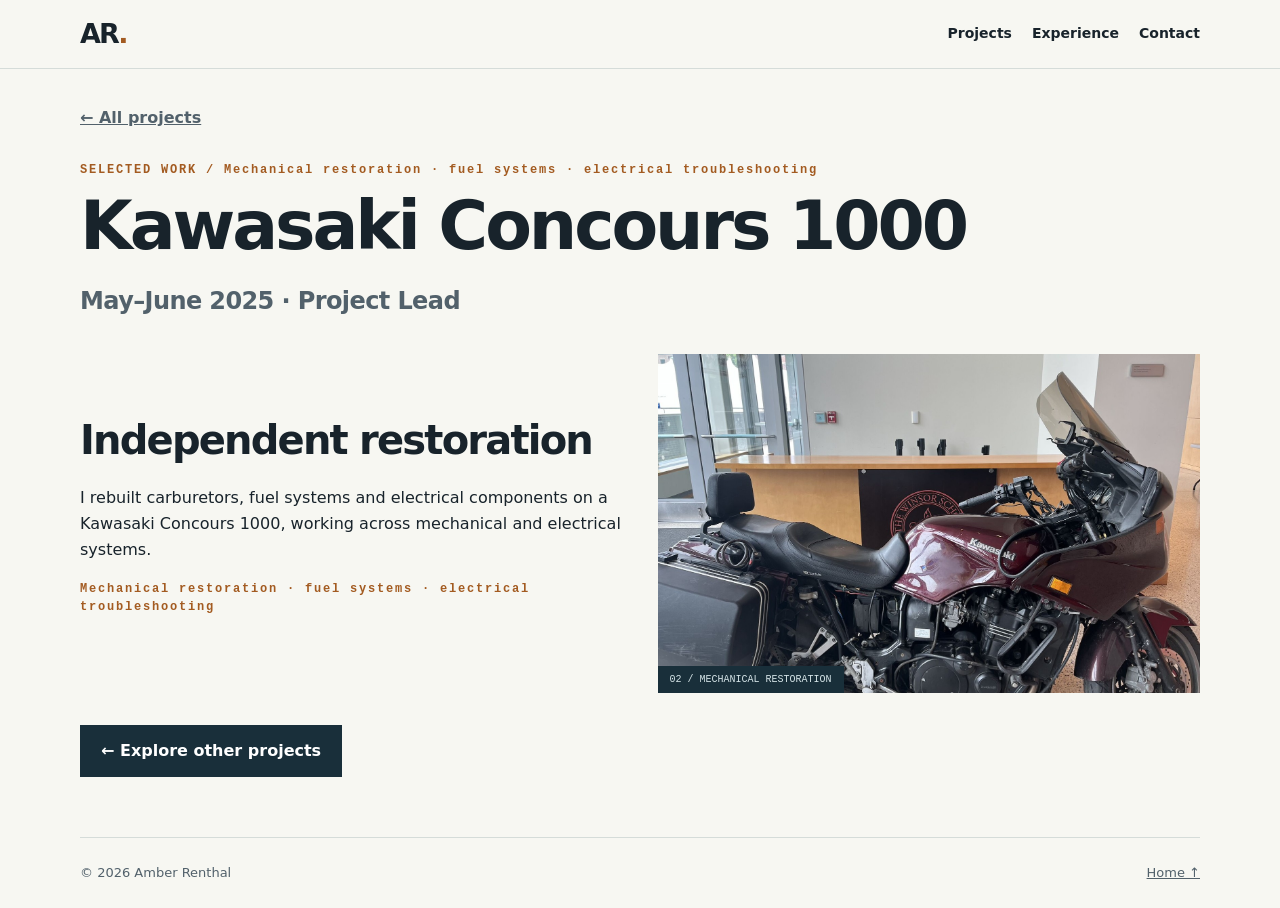
==== kawasaki.html @ 537cf278 "Add files via upload" ====
<!doctype html><html lang="en"><head><meta charset="utf-8"><meta name="viewport" content="width=device-width,initial-scale=1"><title>Kawasaki Concours 1000 | Amber Renthal</title><link rel="stylesheet" href="style.css"></head><body><a class="skip" href="#main">Skip to content</a><header><nav class="wrap" aria-label="Main navigation"><a class="brand" href="index.html">AR<span>.</span></a><div class="detail-nav"><a href="index.html#projects">Projects</a><a href="index.html#experience">Experience</a><a href="index.html#contact">Contact</a></div></nav></header><main id="main" class="wrap case"><a class="back" href="index.html#projects">← All projects</a><p class="eyebrow">SELECTED WORK / Mechanical restoration · fuel systems · electrical troubleshooting</p><h1>Kawasaki Concours 1000</h1><p class="lead muted">May–June 2025 · Project Lead</p><div class="case-intro"><div><h2>Independent restoration</h2><p>I rebuilt carburetors, fuel systems and electrical components on a Kawasaki Concours 1000, working across mechanical and electrical systems.</p><p class="tag">Mechanical restoration · fuel systems · electrical troubleshooting</p></div><figure class="project-photo"><img alt="My burgundy Kawasaki Concours 1000 motorcycle" height="1056" loading="lazy" src="motorcycle.jpg" width="1428"/><figcaption>02 / MECHANICAL RESTORATION</figcaption></figure></div><div class="case-end"><a class="btn" href="index.html#projects">← Explore other projects</a></div></main><footer class="wrap"><span>© 2026 Amber Renthal</span><a href="index.html">Home ↑</a></footer></body></html>
---- style.css ----
:root{--ink:#18232b;--muted:#52616b;--paper:#f7f7f2;--accent:#a35b21;--line:#d5dcd9;--dark:#192f3a}*{box-sizing:border-box}html{scroll-behavior:smooth;scroll-padding-top:90px}body{margin:0;background:var(--paper);color:var(--ink);font:16px/1.65 system-ui,-apple-system,sans-serif}a{color:inherit}a:focus-visible,button:focus-visible,summary:focus-visible{outline:3px solid var(--accent);outline-offset:5px}.wrap{width:min(1120px,calc(100% - 48px));margin:auto}header{position:sticky;top:0;background:var(--paper);border-bottom:1px solid var(--line);z-index:5}nav{display:flex;align-items:center;justify-content:space-between;min-height:68px}.brand{font-size:27px;font-weight:850;text-decoration:none;letter-spacing:-2px}.brand span,h1 span,h2 span{color:var(--accent)}#links{display:flex;gap:25px}#links a{text-decoration:none;font-size:14px;font-weight:600}#links a:hover{color:var(--accent)}#menu{display:none}.hero{min-height:590px;display:grid;grid-template-columns:1.05fr 1fr;gap:50px;align-items:center;padding-block:70px}.eyebrow,.tag{font:600 12px/1.5 ui-monospace,Consolas,monospace;letter-spacing:1.8px;color:var(--accent)}h1,h2,h3,p{margin-top:0}h1{font-size:clamp(60px,9vw,115px);line-height:.91;letter-spacing:-.075em;margin:25px 0}h2{font-size:clamp(32px,5vw,52px);line-height:1.05;letter-spacing:-.045em;margin-bottom:24px}h3{font-size:21px;line-height:1.2}.lead{font-size:24px;font-weight:650;letter-spacing:-.6px;margin-bottom:8px}.intro,.muted{color:var(--muted)}.intro{max-width:460px}.actions{display:flex;flex-wrap:wrap;gap:12px;margin-top:28px}.btn{display:inline-block;background:var(--dark);color:white;padding:12px 20px;text-decoration:none;font-weight:650;border:1px solid var(--dark)}.secondary{background:transparent;color:var(--dark)}.btn:hover{background:var(--accent);border-color:var(--accent);color:white}.drawing,.project-art{background-color:var(--dark);background-image:linear-gradient(#ffffff0a 1px,transparent 1px),linear-gradient(90deg,#ffffff0a 1px,transparent 1px);background-size:24px 24px;color:#c2d7db}.drawing{padding:20px;border:1px solid #36515a}.drawing svg{width:100%;display:block}.drawing-label{display:flex;justify-content:space-between;border-top:1px solid #ffffff30;padding-top:12px;font:11px monospace;letter-spacing:1px}.section{padding-block:68px;border-top:1px solid var(--line)}.split{display:grid;grid-template-columns:1fr 1fr;gap:50px}.large{font-size:24px;font-weight:550;line-height:1.45}.projects{display:grid;grid-template-columns:repeat(3,1fr);gap:18px;margin-top:28px}.projects article,.skillgrid>div{border:1px solid var(--line);background:white}.project-art{position:relative;aspect-ratio:1.6;display:grid;place-items:center}.project-art svg{width:85%;height:80%}.project-art span{position:absolute;bottom:10px;left:13px;font:10px monospace}.project-copy{padding:22px}.project-copy p{font-size:14px}.project-copy .tag{font-size:10px;letter-spacing:1px}details{border-top:1px solid var(--line);padding-top:10px}summary{cursor:pointer;font-weight:650;font-size:14px}details p{margin:12px 0}.timeline{border-left:2px solid var(--line);padding-left:26px;display:grid;gap:24px}.timeline>div{position:relative}.timeline>div:before{content:'';position:absolute;left:-32px;top:5px;width:10px;height:10px;background:var(--accent);border-radius:50%}.timeline h3{margin-bottom:4px}.skillgrid{display:grid;grid-template-columns:repeat(4,1fr);gap:14px}.skillgrid>div{padding:20px}.skillgrid p{color:var(--muted);font-size:14px;margin-bottom:0}footer{display:flex;justify-content:space-between;border-top:1px solid var(--line);padding-block:24px;font-size:13px;color:var(--muted)}.skip{position:absolute;left:-9999px}.skip:focus{left:10px;top:10px;background:white;z-index:20;padding:10px}@media(max-width:800px){.hero{grid-template-columns:1fr;gap:30px;min-height:0}.drawing{max-width:500px}.projects{grid-template-columns:1fr 1fr}.skillgrid{grid-template-columns:1fr 1fr}#menu{display:block;background:none;border:1px solid var(--line);padding:8px 12px;color:var(--ink)}#links{display:none;position:absolute;top:68px;left:0;right:0;background:var(--paper);padding:20px 24px;border-bottom:1px solid var(--line);flex-direction:column}#links.open{display:flex}}@media(max-width:520px){.wrap{width:calc(100% - 32px)}.hero,.section{padding-block:45px}.projects,.split,.skillgrid{grid-template-columns:1fr;gap:16px}.drawing-label{font-size:9px}}@media(prefers-reduced-motion:reduce){html{scroll-behavior:auto}}

#links{gap:18px}.project-art img{width:100%;height:100%;object-fit:cover}.skillgrid{grid-template-columns:repeat(auto-fit,minmax(180px,1fr))}@media(max-width:520px){.skillgrid{grid-template-columns:1fr}}

/* Compact introduction and work-first layout */
.hero{min-height:0;grid-template-columns:minmax(0,1fr) 220px;gap:40px;padding-block:34px;align-items:center}.hero h1{font-size:clamp(32px,4.2vw,50px);line-height:1.1;letter-spacing:-.045em;margin:8px 0 12px}.hero .eyebrow{margin-bottom:0}.hero .lead{font-size:20px}.hero .intro{max-width:650px;margin-bottom:0}.hero .actions{margin-top:18px}.portrait{margin:0;justify-self:end;width:200px;max-width:100%;padding:5px;border:1px solid var(--line);background:white}.portrait img{display:block;width:100%;height:auto;aspect-ratio:1;object-fit:cover}.section{padding-block:48px}#projects h2,#experience h2{font-size:clamp(36px,5vw,56px)}.projects{grid-template-columns:repeat(2,minmax(0,1fr));gap:22px}.project-photo{margin:0;background:var(--dark);position:relative;aspect-ratio:1.6;overflow:hidden}.project-photo img{display:block;width:100%;height:100%;object-fit:cover;object-position:center 58%}.project-photo figcaption{position:absolute;bottom:0;left:0;background:var(--dark);color:#d5e4e7;padding:8px 12px;font:10px monospace}.project-copy h3{font-size:24px}.timeline{gap:20px}.timeline>div>p:last-child{margin-bottom:0}@media(max-width:800px){.hero{grid-template-columns:minmax(0,1fr) 150px;gap:20px}.portrait{width:150px}}@media(max-width:520px){.hero{grid-template-columns:1fr;gap:18px;padding-block:26px}.portrait{grid-row:1;justify-self:start;width:116px}.projects{grid-template-columns:1fr}.section{padding-block:36px}.hero .actions{margin-top:16px}}

/* Dedicated project pages */
.project-cover,.project-title{display:block;text-decoration:none}.project-title:hover,.project-link:hover{color:var(--accent)}.project-link{display:inline-block;border-top:1px solid var(--line);padding-top:12px;font-weight:700;text-decoration:none;color:var(--dark);width:100%}.featured{grid-column:1/-1;display:grid;grid-template-columns:1fr 1fr;align-items:center}.featured .project-photo{aspect-ratio:1.65}.featured .project-copy{padding:32px}.featured h3{font-size:clamp(25px,4vw,38px)}.detail-nav{display:flex;gap:20px;font-size:14px;font-weight:650}.detail-nav a{text-decoration:none}.case{padding-block:36px 60px}.case h1{font-size:clamp(36px,6vw,68px);line-height:1.04;letter-spacing:-.045em;margin:12px 0 20px}.case .back{display:inline-block;margin-bottom:30px;font-weight:650;color:var(--muted)}.case-intro{display:grid;grid-template-columns:1fr 1fr;gap:35px;align-items:center;margin:32px 0}.case-intro h2,.case-section h2{font-size:clamp(27px,4vw,40px)}.case-image{margin:0;background:white;border:1px solid var(--line);padding:10px}.case-image img{display:block;width:100%;height:auto}.case-image figcaption,.gallery figcaption{font-size:13px;color:var(--muted);padding:8px}.metrics{display:grid;grid-template-columns:repeat(4,1fr);gap:12px;margin:28px 0}.metrics>div{background:var(--dark);color:white;padding:20px}.metrics strong{display:block;font-size:34px;line-height:1.2}.metrics span{font-size:13px;color:#d7e4e7}.case-section{padding:36px 0;border-top:1px solid var(--line)}.gallery{display:grid;grid-template-columns:repeat(3,minmax(0,1fr));gap:16px}.gallery figure{margin:0;background:white;border:1px solid var(--line)}.gallery img{display:block;width:100%;height:260px;object-fit:contain;background:#e9ecea}.gallery a{display:block}.table-scroll{overflow-x:auto}table{width:100%;border-collapse:collapse;background:white;margin:15px 0}th,td{padding:12px;text-align:left;border-bottom:1px solid var(--line)}thead{background:var(--dark);color:white}tbody th{font-weight:600}.bar-track{display:inline-block;width:85px;height:9px;background:#e1e6e4;margin-right:10px}.bar-track span{display:block;height:100%;background:var(--accent)}.doclinks{display:flex;gap:10px;flex-wrap:wrap}.case-end{margin-top:25px}@media(max-width:700px){.featured,.case-intro{grid-template-columns:1fr}.metrics,.gallery{grid-template-columns:repeat(2,minmax(0,1fr))}.gallery img{height:180px}.detail-nav{gap:10px;font-size:12px}}@media(max-width:400px){.gallery{grid-template-columns:1fr}.metrics strong{font-size:26px}}
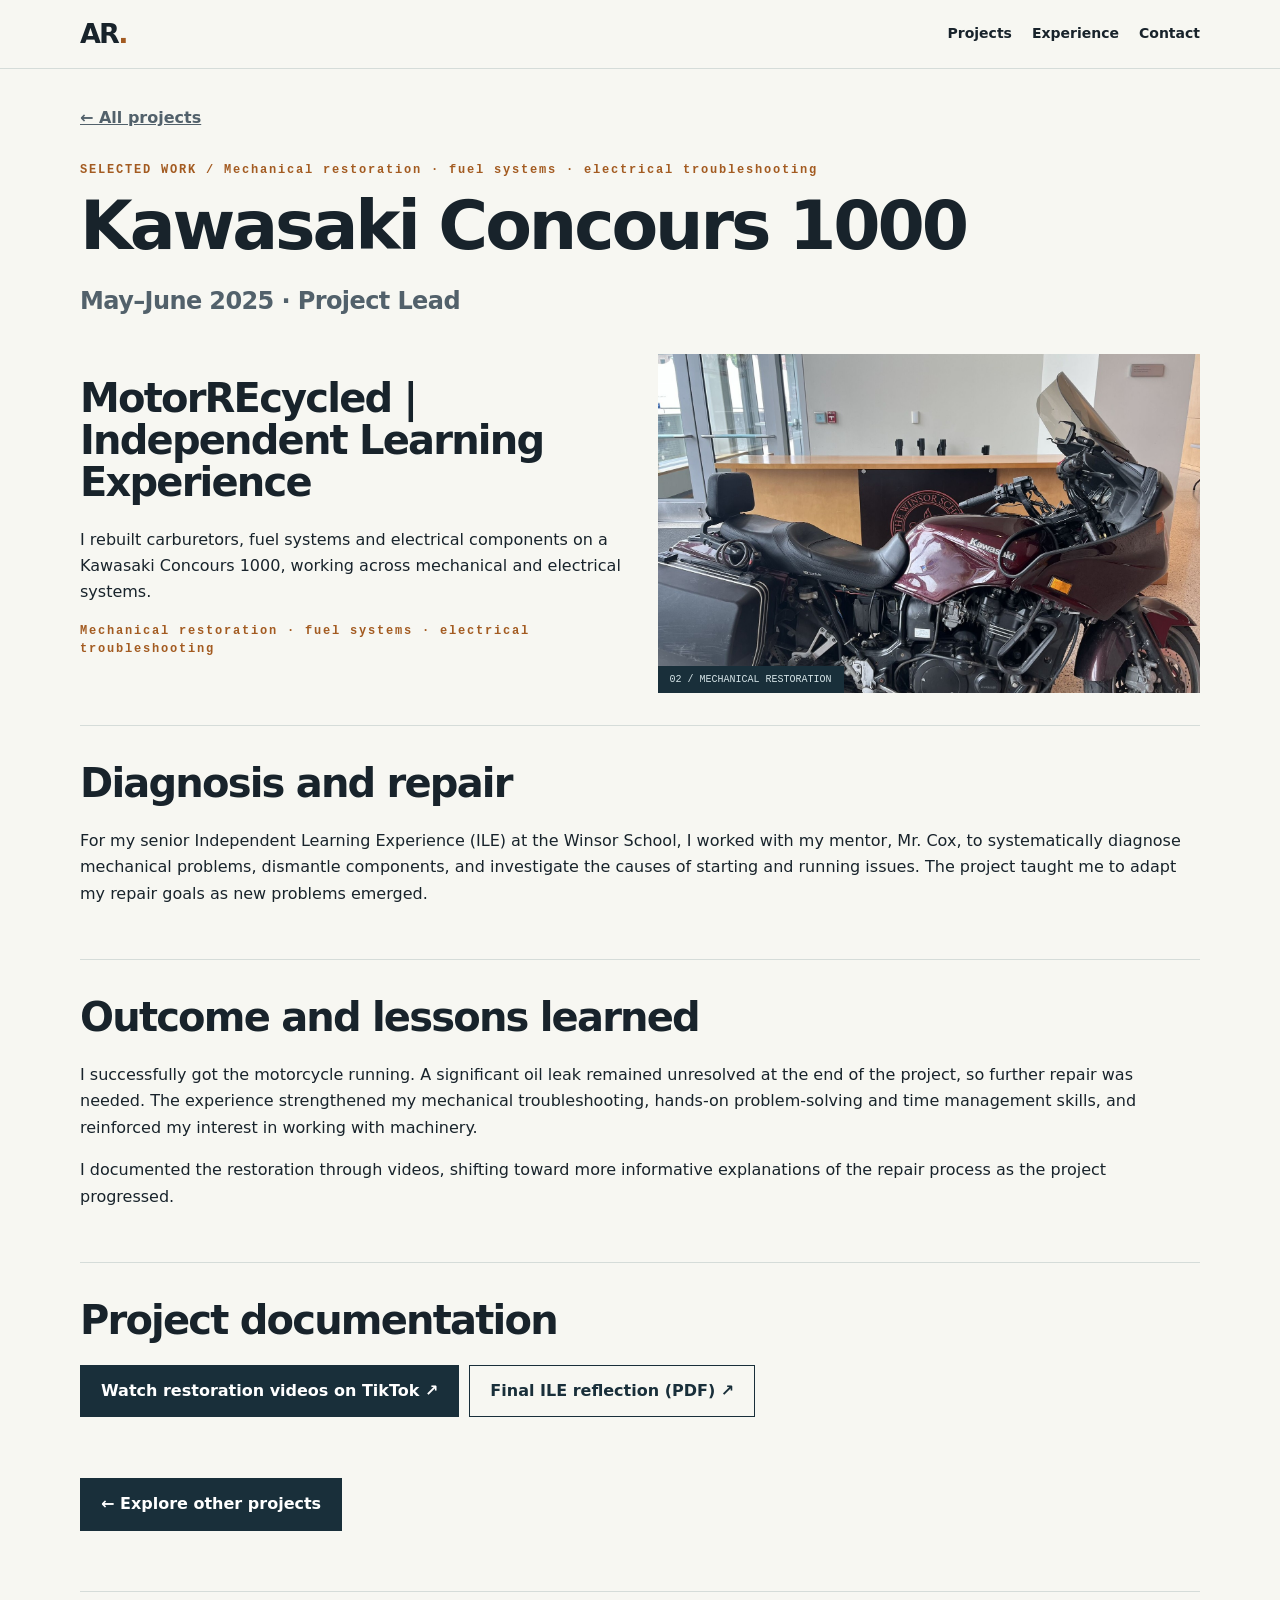
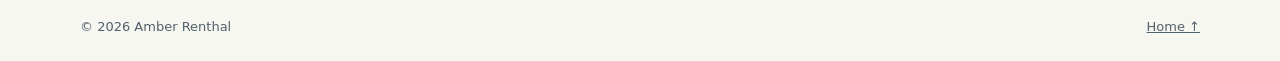
==== commit fa836235: "Add files via upload" ====
--- a/kawasaki.html
+++ b/kawasaki.html
@@ -1 +1,2 @@
-<!doctype html><html lang="en"><head><meta charset="utf-8"><meta name="viewport" content="width=device-width,initial-scale=1"><title>Kawasaki Concours 1000 | Amber Renthal</title><link rel="stylesheet" href="style.css"></head><body><a class="skip" href="#main">Skip to content</a><header><nav class="wrap" aria-label="Main navigation"><a class="brand" href="index.html">AR<span>.</span></a><div class="detail-nav"><a href="index.html#projects">Projects</a><a href="index.html#experience">Experience</a><a href="index.html#contact">Contact</a></div></nav></header><main id="main" class="wrap case"><a class="back" href="index.html#projects">← All projects</a><p class="eyebrow">SELECTED WORK / Mechanical restoration · fuel systems · electrical troubleshooting</p><h1>Kawasaki Concours 1000</h1><p class="lead muted">May–June 2025 · Project Lead</p><div class="case-intro"><div><h2>Independent restoration</h2><p>I rebuilt carburetors, fuel systems and electrical components on a Kawasaki Concours 1000, working across mechanical and electrical systems.</p><p class="tag">Mechanical restoration · fuel systems · electrical troubleshooting</p></div><figure class="project-photo"><img alt="My burgundy Kawasaki Concours 1000 motorcycle" height="1056" loading="lazy" src="motorcycle.jpg" width="1428"/><figcaption>02 / MECHANICAL RESTORATION</figcaption></figure></div><div class="case-end"><a class="btn" href="index.html#projects">← Explore other projects</a></div></main><footer class="wrap"><span>© 2026 Amber Renthal</span><a href="index.html">Home ↑</a></footer></body></html>+<!DOCTYPE html>
+<html lang="en"><head><meta charset="utf-8"/><meta content="width=device-width,initial-scale=1" name="viewport"/><title>Kawasaki Concours 1000 | Amber Renthal</title><link href="style.css" rel="stylesheet"/></head><body><a class="skip" href="#main">Skip to content</a><header><nav aria-label="Main navigation" class="wrap"><a class="brand" href="index.html">AR<span>.</span></a><div class="detail-nav"><a href="index.html#projects">Projects</a><a href="index.html#experience">Experience</a><a href="index.html#contact">Contact</a></div></nav></header><main class="wrap case" id="main"><a class="back" href="index.html#projects">← All projects</a><p class="eyebrow">SELECTED WORK / Mechanical restoration · fuel systems · electrical troubleshooting</p><h1>Kawasaki Concours 1000</h1><p class="lead muted">May–June 2025 · Project Lead</p><div class="case-intro"><div><h2>MotorREcycled | Independent Learning Experience</h2><p>I rebuilt carburetors, fuel systems and electrical components on a Kawasaki Concours 1000, working across mechanical and electrical systems.</p><p class="tag">Mechanical restoration · fuel systems · electrical troubleshooting</p></div><figure class="project-photo"><img alt="My burgundy Kawasaki Concours 1000 motorcycle" height="1056" loading="lazy" src="motorcycle.jpg" width="1428"/><figcaption>02 / MECHANICAL RESTORATION</figcaption></figure></div><section class="case-section"><h2>Diagnosis and repair</h2><p>For my senior Independent Learning Experience (ILE) at the Winsor School, I worked with my mentor, Mr. Cox, to systematically diagnose mechanical problems, dismantle components, and investigate the causes of starting and running issues. The project taught me to adapt my repair goals as new problems emerged.</p></section><section class="case-section"><h2>Outcome and lessons learned</h2><p>I successfully got the motorcycle running. A significant oil leak remained unresolved at the end of the project, so further repair was needed. The experience strengthened my mechanical troubleshooting, hands-on problem-solving and time management skills, and reinforced my interest in working with machinery.</p><p>I documented the restoration through videos, shifting toward more informative explanations of the repair process as the project progressed.</p></section><section class="case-section"><h2>Project documentation</h2><div class="doclinks"><a class="btn" href="https://www.tiktok.com/@motor.cycled" rel="noopener noreferrer" target="_blank">Watch restoration videos on TikTok ↗</a><a class="btn secondary" href="motorrecycled-reflection.pdf" rel="noopener" target="_blank">Final ILE reflection (PDF) ↗</a></div></section><div class="case-end"><a class="btn" href="index.html#projects">← Explore other projects</a></div></main><footer class="wrap"><span>© 2026 Amber Renthal</span><a href="index.html">Home ↑</a></footer></body></html>
--- a/style.css
+++ b/style.css
@@ -7,3 +7,8 @@
 
 /* Dedicated project pages */
 .project-cover,.project-title{display:block;text-decoration:none}.project-title:hover,.project-link:hover{color:var(--accent)}.project-link{display:inline-block;border-top:1px solid var(--line);padding-top:12px;font-weight:700;text-decoration:none;color:var(--dark);width:100%}.featured{grid-column:1/-1;display:grid;grid-template-columns:1fr 1fr;align-items:center}.featured .project-photo{aspect-ratio:1.65}.featured .project-copy{padding:32px}.featured h3{font-size:clamp(25px,4vw,38px)}.detail-nav{display:flex;gap:20px;font-size:14px;font-weight:650}.detail-nav a{text-decoration:none}.case{padding-block:36px 60px}.case h1{font-size:clamp(36px,6vw,68px);line-height:1.04;letter-spacing:-.045em;margin:12px 0 20px}.case .back{display:inline-block;margin-bottom:30px;font-weight:650;color:var(--muted)}.case-intro{display:grid;grid-template-columns:1fr 1fr;gap:35px;align-items:center;margin:32px 0}.case-intro h2,.case-section h2{font-size:clamp(27px,4vw,40px)}.case-image{margin:0;background:white;border:1px solid var(--line);padding:10px}.case-image img{display:block;width:100%;height:auto}.case-image figcaption,.gallery figcaption{font-size:13px;color:var(--muted);padding:8px}.metrics{display:grid;grid-template-columns:repeat(4,1fr);gap:12px;margin:28px 0}.metrics>div{background:var(--dark);color:white;padding:20px}.metrics strong{display:block;font-size:34px;line-height:1.2}.metrics span{font-size:13px;color:#d7e4e7}.case-section{padding:36px 0;border-top:1px solid var(--line)}.gallery{display:grid;grid-template-columns:repeat(3,minmax(0,1fr));gap:16px}.gallery figure{margin:0;background:white;border:1px solid var(--line)}.gallery img{display:block;width:100%;height:260px;object-fit:contain;background:#e9ecea}.gallery a{display:block}.table-scroll{overflow-x:auto}table{width:100%;border-collapse:collapse;background:white;margin:15px 0}th,td{padding:12px;text-align:left;border-bottom:1px solid var(--line)}thead{background:var(--dark);color:white}tbody th{font-weight:600}.bar-track{display:inline-block;width:85px;height:9px;background:#e1e6e4;margin-right:10px}.bar-track span{display:block;height:100%;background:var(--accent)}.doclinks{display:flex;gap:10px;flex-wrap:wrap}.case-end{margin-top:25px}@media(max-width:700px){.featured,.case-intro{grid-template-columns:1fr}.metrics,.gallery{grid-template-columns:repeat(2,minmax(0,1fr))}.gallery img{height:180px}.detail-nav{gap:10px;font-size:12px}}@media(max-width:400px){.gallery{grid-template-columns:1fr}.metrics strong{font-size:26px}}
+
+.restricted{background:var(--dark);color:#e2e9ed;padding:24px;text-align:center;aspect-ratio:1.6}.restricted-inner{max-width:300px}.restricted .restricted-inner svg{width:38px;height:38px;color:#d7b28a;display:block;margin:0 auto 10px}.restricted strong{display:block;font-size:18px}.restricted p{font-size:13px;margin:8px 0 0;color:#d2dfe4}.case-section li{margin-bottom:8px}
+
+/* Metalworking collection */
+.craft-intro{max-width:760px;margin:32px 0}.craft-intro h2{font-size:clamp(27px,4vw,40px)}.craft-grid{display:grid;grid-template-columns:repeat(2,minmax(0,1fr));gap:24px}.craft-card{background:white;border:1px solid var(--line);min-width:0;display:flex;flex-direction:column}.craft-copy{padding:24px}.craft-copy h3{font-size:25px;margin-bottom:10px}.craft-copy p:last-child{margin-bottom:0;color:var(--muted)}.craft-photos{margin-top:auto;display:grid;grid-template-columns:repeat(2,minmax(0,1fr));gap:1px;background:var(--line);border-top:1px solid var(--line)}.craft-photos.single{grid-template-columns:1fr}.craft-photos figure{margin:0;background:white;min-width:0}.craft-photos a{display:block;background:#e9ecea}.craft-photos img{display:block;width:100%;height:300px;object-fit:contain}.craft-photos figcaption{padding:12px;font-size:13px;line-height:1.4;color:var(--muted)}.craft-cover img{object-position:center 45%}@media(max-width:750px){.craft-grid{grid-template-columns:1fr}}@media(max-width:420px){.craft-photos img{height:210px}.craft-copy{padding:18px}}
